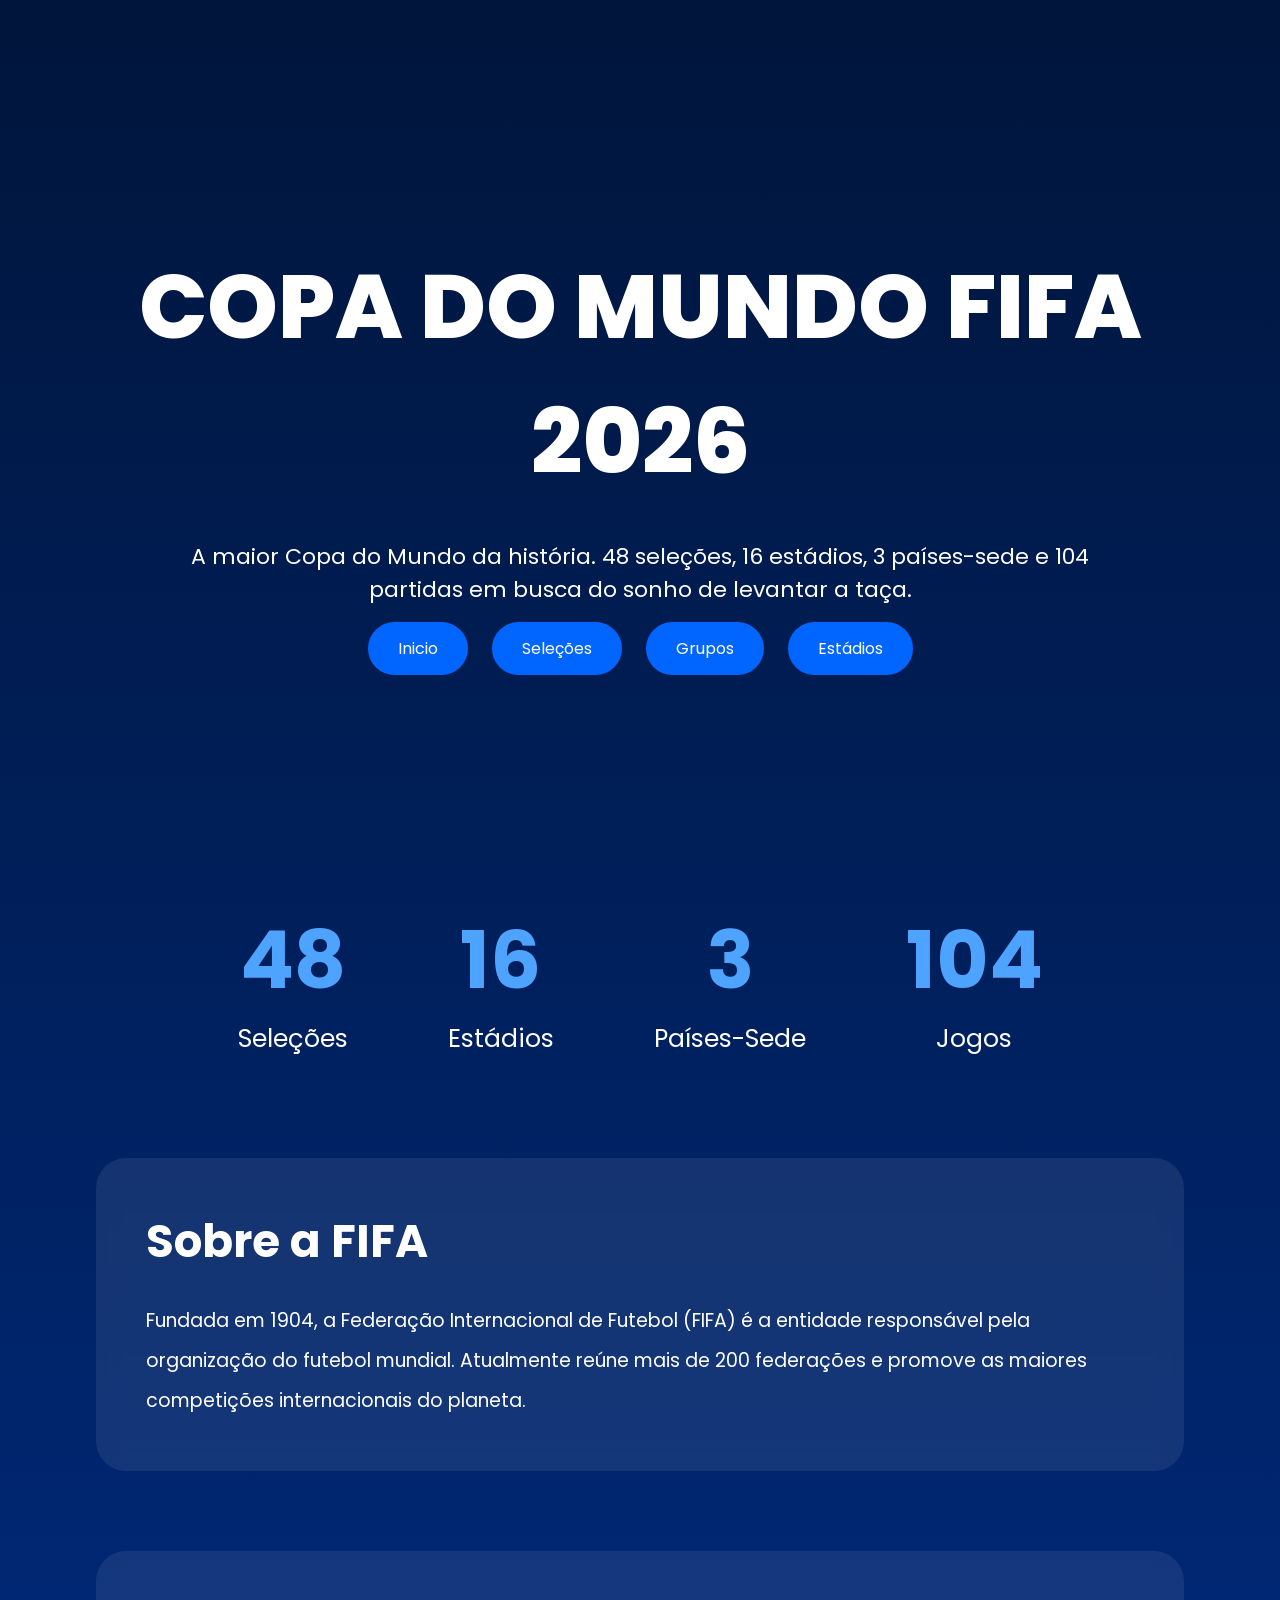
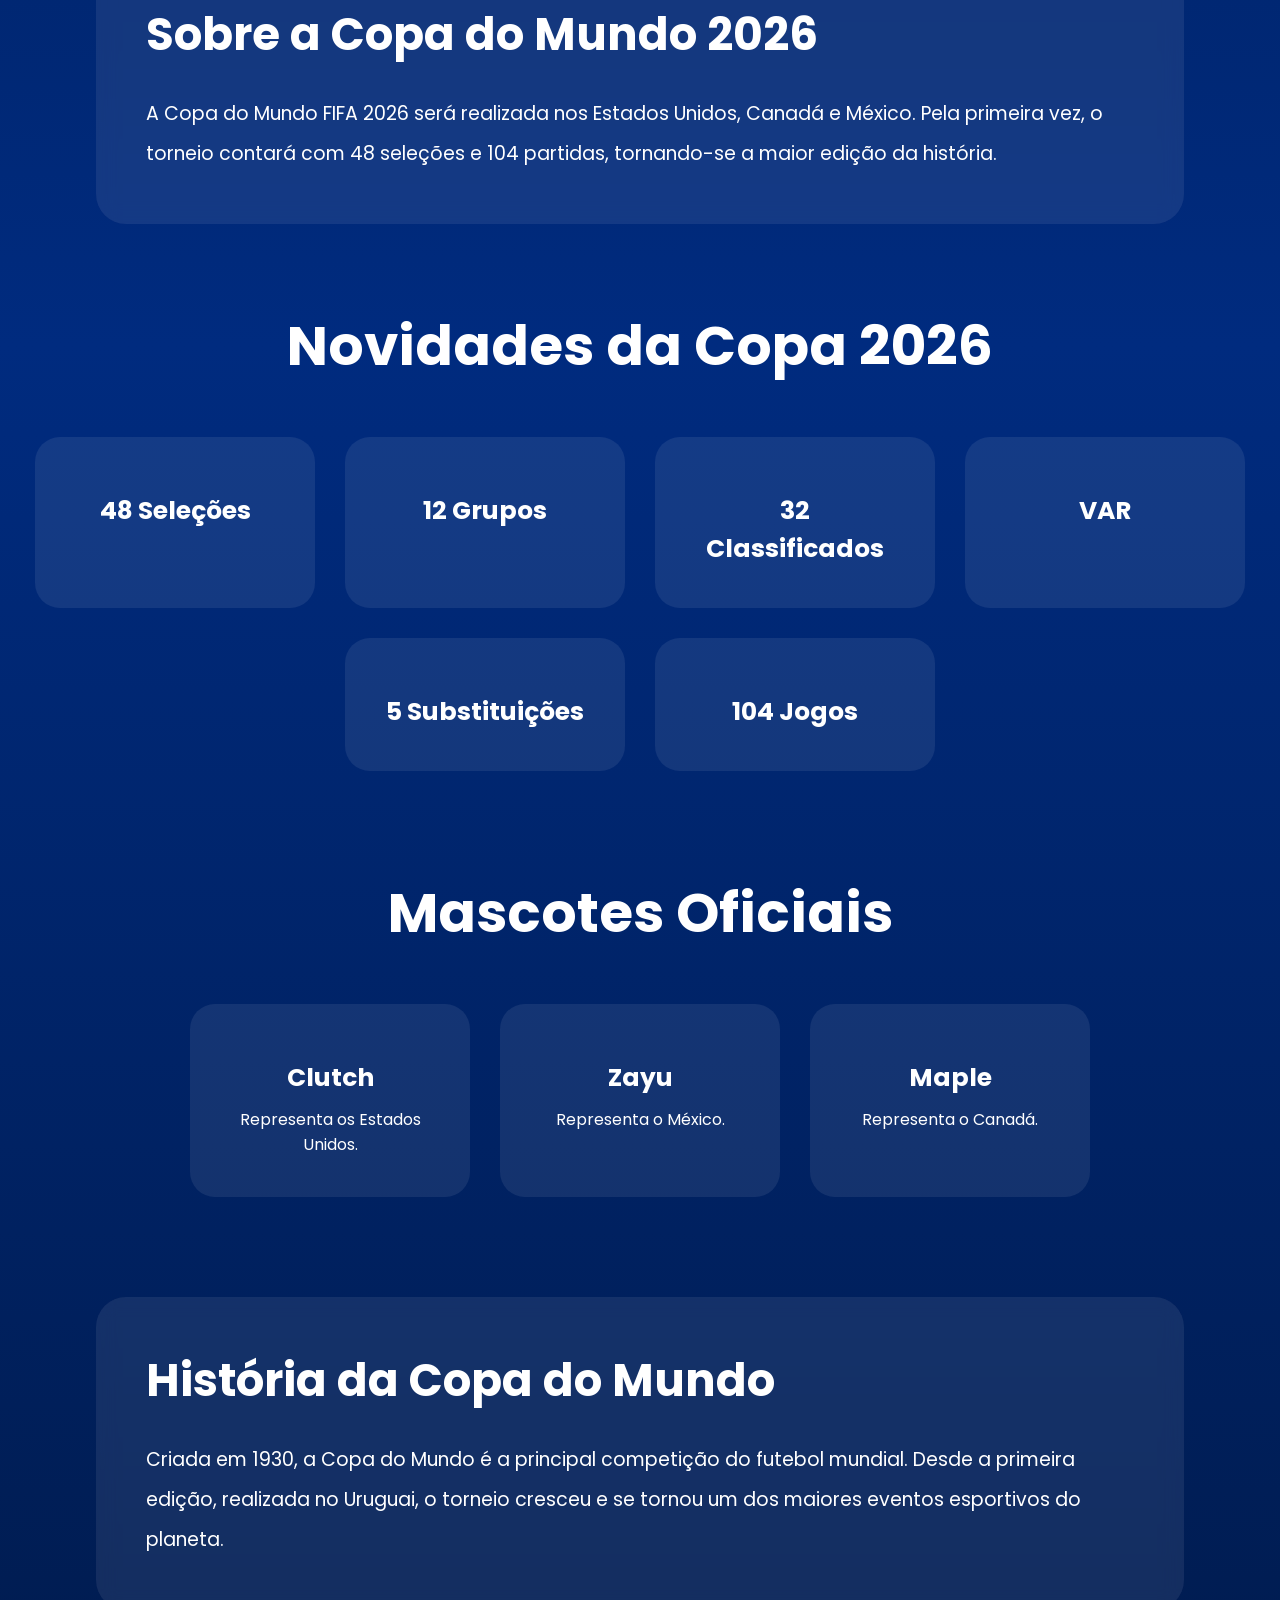
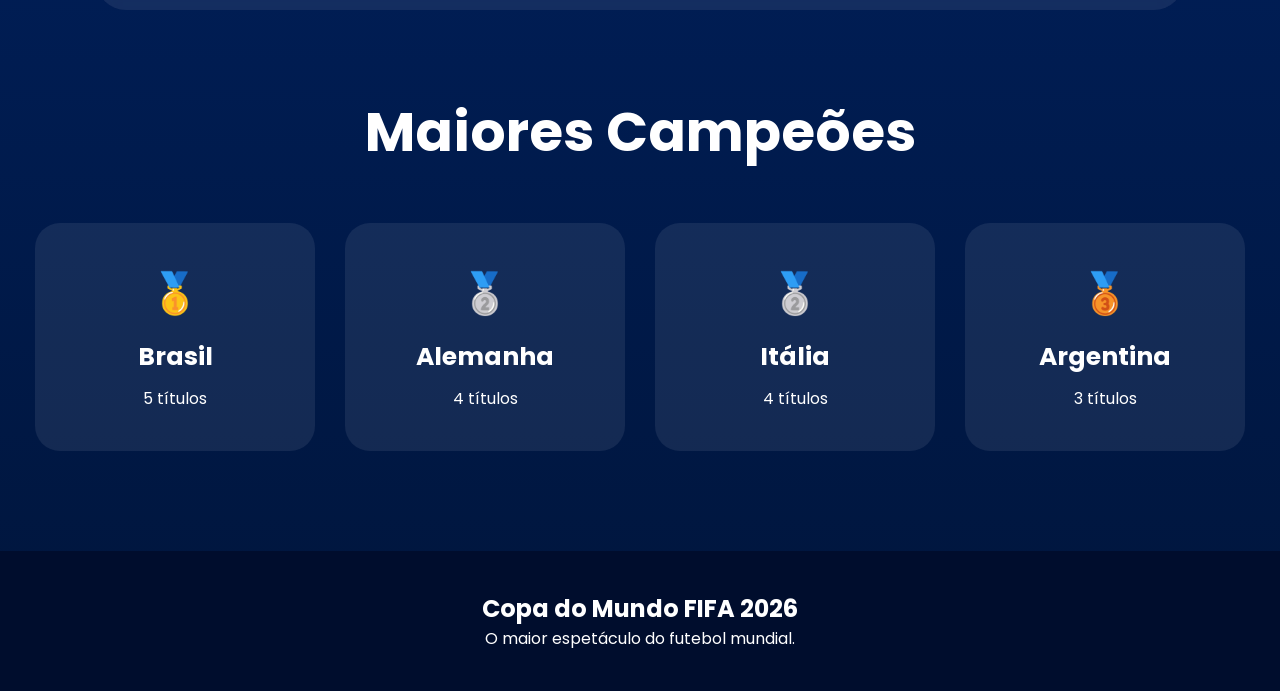
==== site completo/inicio.html @ e53da1b2 "acabei" ====
<!DOCTYPE html>
<html lang="pt-br">
<head>
    <meta charset="UTF-8">
    <meta name="viewport" content="width=device-width, initial-scale=1.0">
    <title>Copa do Mundo FIFA 2026</title>
    <link rel="stylesheet" href="site.css">

    <link rel="preconnect" href="https://fonts.googleapis.com">
    <link rel="preconnect" href="https://fonts.gstatic.com" crossorigin>
    <link href="https://fonts.googleapis.com/css2?family=Poppins:wght@300;400;600;700;800&display=swap" rel="stylesheet">
</head>
<body>

<header class="banner">
    <div class="conteudo-banner">
        <h1>COPA DO MUNDO FIFA 2026</h1>

        <p>
            A maior Copa do Mundo da história. 48 seleções, 16 estádios,
            3 países-sede e 104 partidas em busca do sonho de levantar a taça.
        </p>

        <div class="botoes">
            <a href="inicio.html">Inicio</a>
            <a href="selecoes.html">Seleções</a>
            <a href="grupos.html">Grupos</a>
            <a href="estadios.html">Estádios</a>
        </div>
    </div>
</header>

<section class="estatisticas">

    <div class="numero">
        <h2>48</h2>
        <span>Seleções</span>
    </div>

    <div class="numero">
        <h2>16</h2>
        <span>Estádios</span>
    </div>

    <div class="numero">
        <h2>3</h2>
        <span>Países-Sede</span>
    </div>

    <div class="numero">
        <h2>104</h2>
        <span>Jogos</span>
    </div>

</section>

<section class="caixa">
    <h1> Sobre a FIFA</h1>

    <p>
        Fundada em 1904, a Federação Internacional de Futebol (FIFA) é a entidade responsável pela organização do futebol mundial. Atualmente reúne mais de 200 federações e promove as maiores competições internacionais do planeta.
    </p>
</section>

<section class="caixa">
    <h1> Sobre a Copa do Mundo 2026</h1>

    <p>
        A Copa do Mundo FIFA 2026 será realizada nos Estados Unidos, Canadá e México. Pela primeira vez, o torneio contará com 48 seleções e 104 partidas, tornando-se a maior edição da história.
    </p>
</section>

<section>

    <h1 class="titulo"> Novidades da Copa 2026</h1>

    <div class="cards">

        <div class="card"><h2>48 Seleções</h2></div>

        <div class="card"><h2>12 Grupos</h2></div>

        <div class="card"><h2>32 Classificados</h2></div>

        <div class="card"><h2>VAR</h2></div>

        <div class="card"><h2>5 Substituições</h2></div>

        <div class="card"><h2>104 Jogos</h2></div>

    </div>

</section>

<section>

    <h1 class="titulo">Mascotes Oficiais</h1>

    <div class="cards">

        <div class="card">
            
            <h2>Clutch</h2>
            <p>Representa os Estados Unidos.</p>
        </div>

        <div class="card">
            
            <h2>Zayu</h2>
            <p>Representa o México.</p>
        </div>

        <div class="card">
            
            <h2>Maple</h2>
            <p>Representa o Canadá.</p>
        </div>

    </div>

</section>

<section class="caixa">

    <h1>História da Copa do Mundo</h1>

    <p>
        Criada em 1930, a Copa do Mundo é a principal competição do futebol mundial. Desde a primeira edição, realizada no Uruguai, o torneio cresceu e se tornou um dos maiores eventos esportivos do planeta.
    </p>

</section>

<section>

    <h1 class="titulo"> Maiores Campeões</h1>

    <div class="cards">

        <div class="card">
            🥇
            <h2>Brasil</h2>
            <p>5 títulos</p>
        </div>

        <div class="card">
            🥈
            <h2>Alemanha</h2>
            <p>4 títulos</p>
        </div>

        <div class="card">
            🥈
            <h2>Itália</h2>
            <p>4 títulos</p>
        </div>

        <div class="card">
            🥉
            <h2>Argentina</h2>
            <p>3 títulos</p>
        </div>

    </div>

</section>

<footer>

    <h2>Copa do Mundo FIFA 2026</h2>

    <p>
        O maior espetáculo do futebol mundial.
    </p>

</footer>

</body>
</html>
---- site completo/site.css ----
*{
    margin:0;
    padding:0;
    box-sizing:border-box;
    font-family:'Poppins',sans-serif;
}

body{
    background:linear-gradient(180deg,#00153b,#002b7f,#00153b);
    color:white;
}

.banner{
    min-height:100vh;
    display:flex;
    justify-content:center;
    align-items:center;
    text-align:center;
    padding:40px;
}

.banner h1{
    font-size:90px;
    font-weight:800;
}

.banner p{
    font-size:22px;
    max-width:900px;
    margin:30px auto;
}

.botoes a{
    text-decoration:none;
    color:white;
    background:#0066ff;
    padding:15px 30px;
    border-radius:50px;
    margin:10px;
    transition:.4s;
}

.botoes a:hover{
    background:white;
    color:#003399;
}

.estatisticas{
    display:flex;
    justify-content:center;
    gap:100px;
    flex-wrap:wrap;
    margin-bottom:100px;
}

.numero{
    text-align:center;
}

.numero h2{
    font-size:80px;
    color:#4ea3ff;
}

.numero span{
    font-size:25px;
}

.caixa{
    width:85%;
    margin:auto;
    background:rgba(255,255,255,.08);
    padding:50px;
    border-radius:30px;
    backdrop-filter:blur(10px);
    margin-bottom:80px;
}

.caixa h1{
    margin-bottom:25px;
    font-size:45px;
}

.caixa p{
    line-height:40px;
    font-size:19px;
}

.titulo{
    text-align:center;
    margin-bottom:50px;
    font-size:55px;
}

.cards{
    display:flex;
    justify-content:center;
    flex-wrap:wrap;
    gap:30px;
    margin-bottom:100px;
}

.card{
    width:280px;
    background:rgba(255,255,255,.08);
    padding:40px;
    border-radius:25px;
    text-align:center;
    transition:.5s;
    font-size:40px;
}

.card h2{
    font-size:25px;
    margin-top:15px;
}

.card p{
    font-size:16px;
    margin-top:10px;
}

.card:hover{
    transform:translateY(-15px);
    box-shadow:0 0 25px #4ea3ff;
}

footer{
    background:#000d2d;
    text-align:center;
    padding:40px;
}
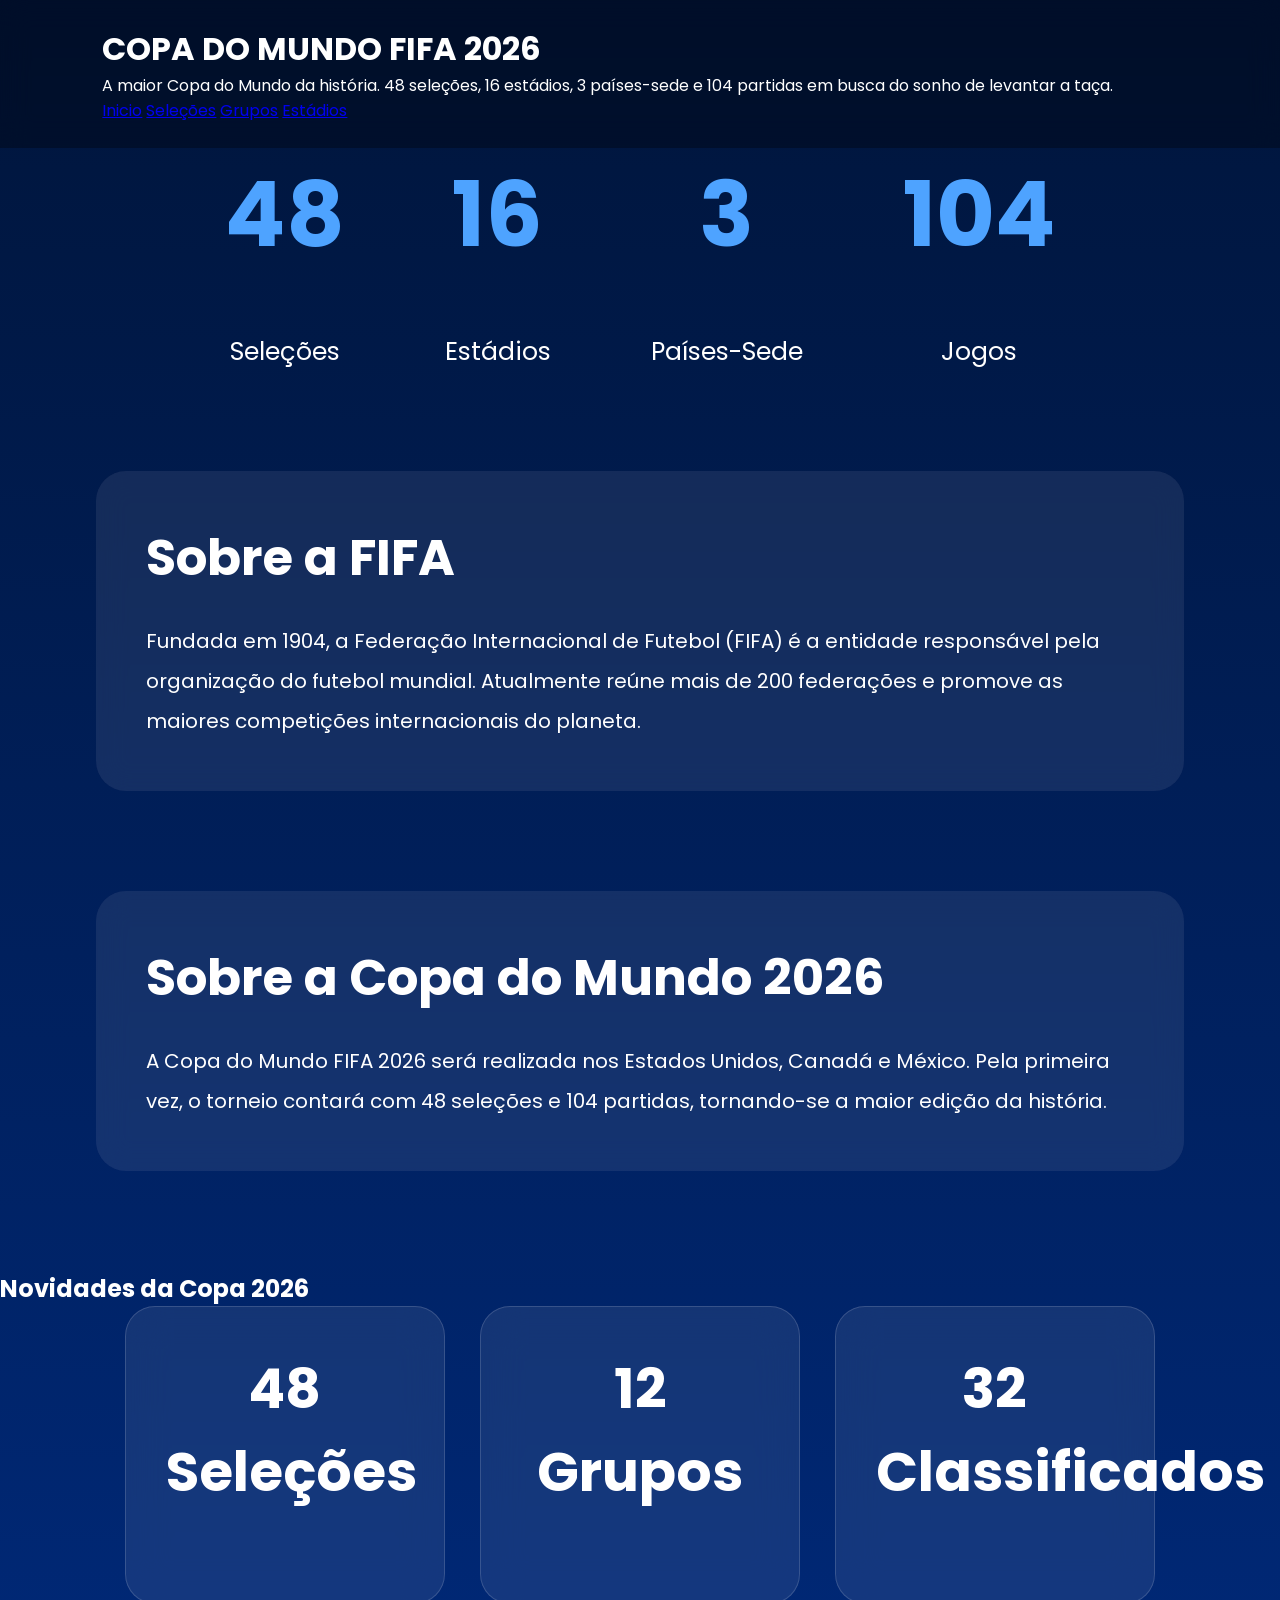
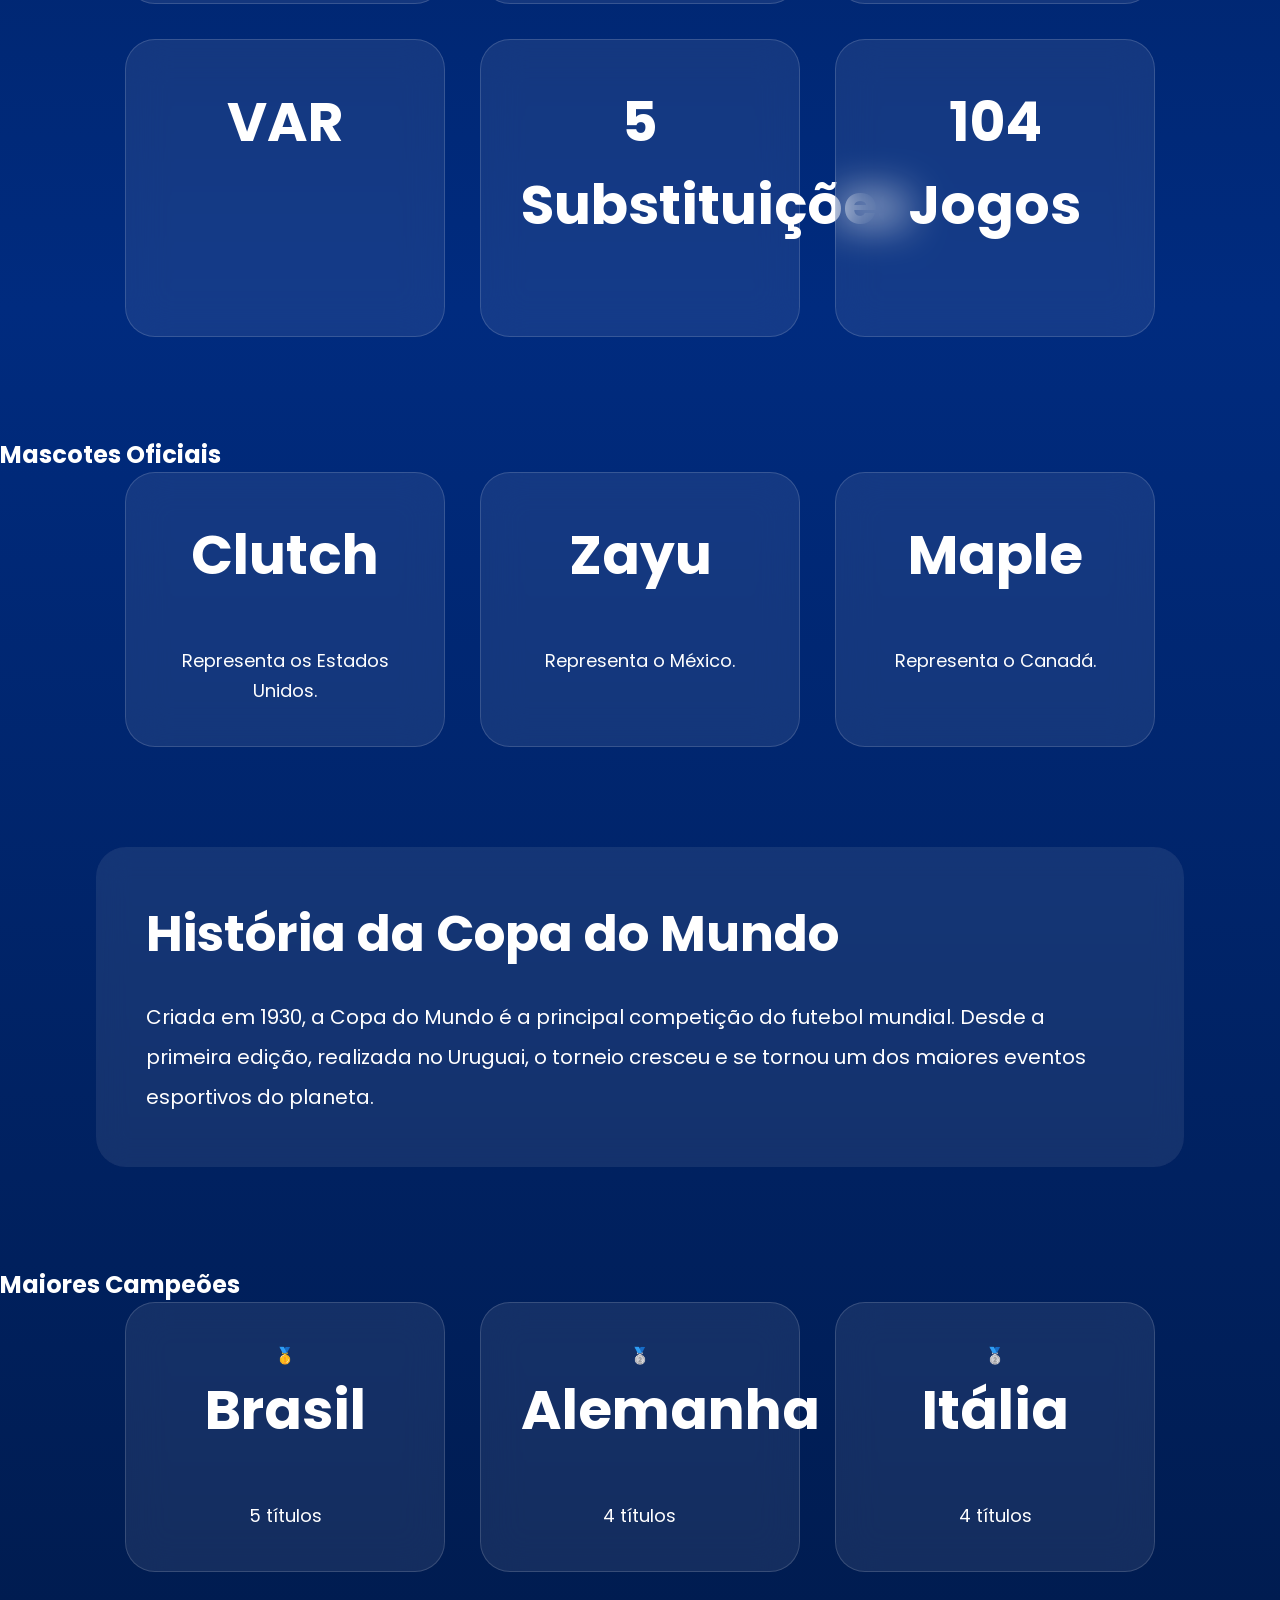
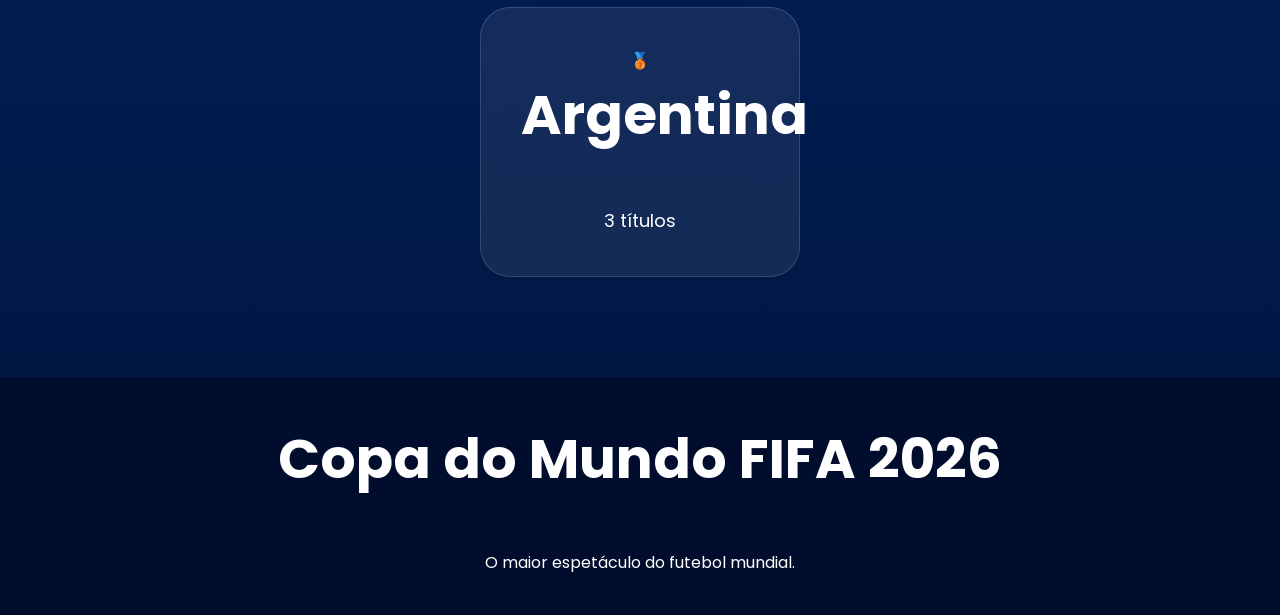
==== commit fdef8c3b: "acabei de novo" ====
--- a/site completo/inicio.html
+++ b/site completo/inicio.html
@@ -4,7 +4,7 @@
     <meta charset="UTF-8">
     <meta name="viewport" content="width=device-width, initial-scale=1.0">
     <title>Copa do Mundo FIFA 2026</title>
-    <link rel="stylesheet" href="site.css">
+    <link rel="stylesheet" href="inicio.css">
 
     <link rel="preconnect" href="https://fonts.googleapis.com">
     <link rel="preconnect" href="https://fonts.gstatic.com" crossorigin>
--- a/site completo/inicio.css
+++ b/site completo/inicio.css
@@ -0,0 +1,228 @@
+
+*{
+    margin:0;
+    padding:0;
+    box-sizing:border-box;
+    font-family:'Poppins',sans-serif;
+}
+
+body{
+    background:linear-gradient(180deg,#00153b,#002b7f,#00153b);
+    color:white;
+}
+
+/* Cabeçalho */
+
+header{
+    display:flex;
+    justify-content:space-between;
+    align-items:center;
+    padding:25px 8%;
+    position:sticky;
+    top:0;
+    background:rgba(0,0,0,.2);
+    backdrop-filter:blur(15px);
+}
+
+.logo{
+    font-size:30px;
+    font-weight:700;
+}
+
+nav a{
+    text-decoration:none;
+    color:white;
+    margin-left:30px;
+    transition:.4s;
+}
+
+nav a:hover{
+    color:#4ea3ff;
+}
+
+/* Banner */
+
+.hero{
+    min-height:90vh;
+    display:flex;
+    justify-content:center;
+    align-items:center;
+    text-align:center;
+    padding:50px;
+}
+
+.hero h1{
+    font-size:90px;
+    font-weight:800;
+    margin-bottom:20px;
+}
+
+.hero p{
+    font-size:24px;
+    margin-bottom:40px;
+}
+
+.btn{
+    text-decoration:none;
+    color:white;
+    background:#0066ff;
+    padding:18px 35px;
+    border-radius:50px;
+    transition:.4s;
+}
+
+.btn:hover{
+    background:white;
+    color:#003399;
+}
+
+/* Títulos */
+
+h2{
+    text-align:center;
+    font-size:55px;
+    margin-bottom:50px;
+}
+
+/* Cards */
+
+.cards{
+    display:flex;
+    justify-content:center;
+    flex-wrap:wrap;
+    gap:35px;
+    margin-bottom:100px;
+}
+
+.card{
+    width:320px;
+    padding:40px;
+    text-align:center;
+
+    background:rgba(255,255,255,.08);
+    border:1px solid rgba(255,255,255,.15);
+
+    backdrop-filter:blur(20px);
+
+    border-radius:30px;
+
+    transition:.5s;
+
+    cursor:pointer;
+}
+
+.card:hover{
+    transform:translateY(-20px) scale(1.05);
+
+    box-shadow:
+    0 0 20px #00aeff,
+    0 0 40px #00aeff;
+}
+
+.card h3{
+    font-size:35px;
+    margin-bottom:20px;
+}
+
+.card p{
+    line-height:30px;
+    font-size:18px;
+}
+
+/* Estatísticas */
+
+.estatisticas{
+    display:flex;
+    justify-content:center;
+    gap:100px;
+    flex-wrap:wrap;
+    margin-bottom:100px;
+}
+
+.numero{
+    text-align:center;
+}
+
+.numero h2{
+    font-size:90px;
+    color:#4ea3ff;
+}
+
+.numero span{
+    font-size:25px;
+}
+
+/* Caixas grandes */
+
+.caixa{
+    width:85%;
+    margin:auto;
+    background:rgba(255,255,255,.08);
+    backdrop-filter:blur(15px);
+    border-radius:30px;
+    padding:50px;
+    margin-bottom:100px;
+}
+
+.caixa h1{
+    margin-bottom:25px;
+    font-size:50px;
+}
+
+.caixa p{
+    font-size:20px;
+    line-height:40px;
+}
+
+/* Rodapé */
+
+footer{
+    background:#000d2d;
+    text-align:center;
+    padding:40px;
+    margin-top:100px;
+}
+header{
+    display:flex;
+    justify-content:space-between;
+    align-items:center;
+    padding:25px 8%;
+    position:sticky;
+    top:0;
+
+    background:rgba(0,0,0,.3);
+    backdrop-filter:blur(15px);
+
+    z-index:1000;
+}
+nav{
+    display: flex;
+    gap: 15px;
+}
+
+nav a{
+    text-decoration: none;
+    color: white;
+    font-size: 17px;
+    font-weight: 600;
+
+    padding: 12px 25px;
+
+    border-radius: 50px;
+
+    background: rgba(255,255,255,0.1);
+
+    backdrop-filter: blur(10px);
+
+    transition: all 0.4s ease;
+}
+
+nav a:hover{
+    background: linear-gradient(45deg,#009dff,#004cff);
+
+    transform: translateY(-5px);
+
+    box-shadow:
+    0 10px 20px rgba(0,0,0,.3),
+    0 0 20px rgba(0,157,255,.8);
+}
